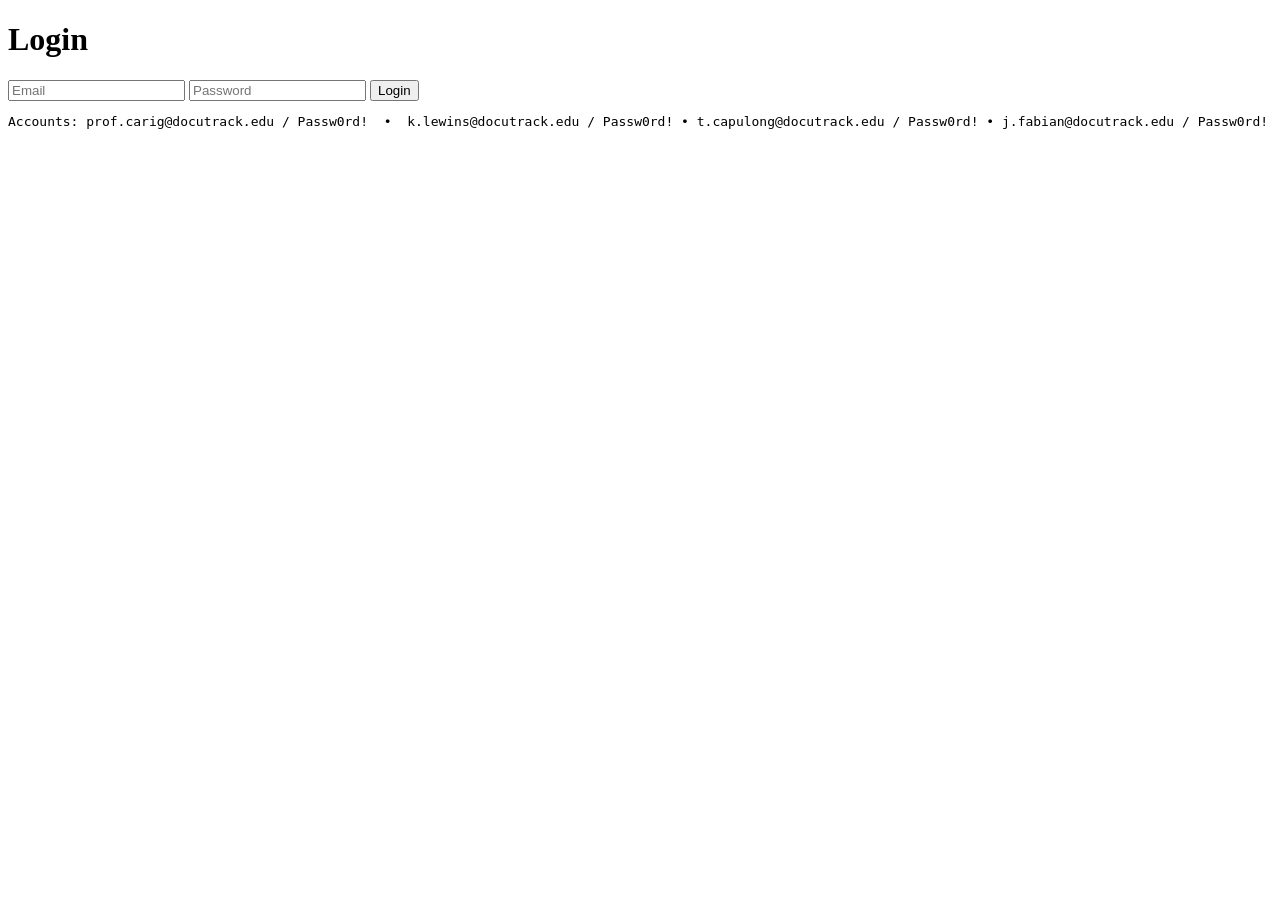
==== web/login.html @ a4b08074 "DocuTrack - Project Structure Revision" ====
<!doctype html>
<html><head>
  <meta charset="utf-8"/><title>Login</title>
  <link rel="stylesheet" href="/static/style.css">
</head>
<body>
  <h1>Login</h1>
  <form id="loginForm">
    <input type="email" id="email" placeholder="Email" required/>
    <input type="password" id="password" placeholder="Password" required/>
    <button type="submit">Login</button>
  </form>
  <pre>Accounts: prof.carig@docutrack.edu / Passw0rd!  •  k.lewins@docutrack.edu / Passw0rd! • t.capulong@docutrack.edu / Passw0rd! • j.fabian@docutrack.edu / Passw0rd!</pre>
  <script src="/static/script.js"></script>
  <script>
  document.getElementById('loginForm').onsubmit = async (e) => {
    e.preventDefault();

    try {
      const res = await api('/auth/login', 'POST', {
        email: email.value,
        password: password.value
      });

      localStorage.setItem('token', res.token);
      localStorage.setItem('role', res.role);
      localStorage.setItem('name', res.name);

      if (res.role === 'professor') location.href = '/professor';
      else if (res.role === 'student') location.href = '/student';
      else alert('Unknown role: ' + res.role);

    } catch (err) {
      alert(err.message); // 👈 this will show "Invalid credentials"
    }
  };
  </script>

</body></html>
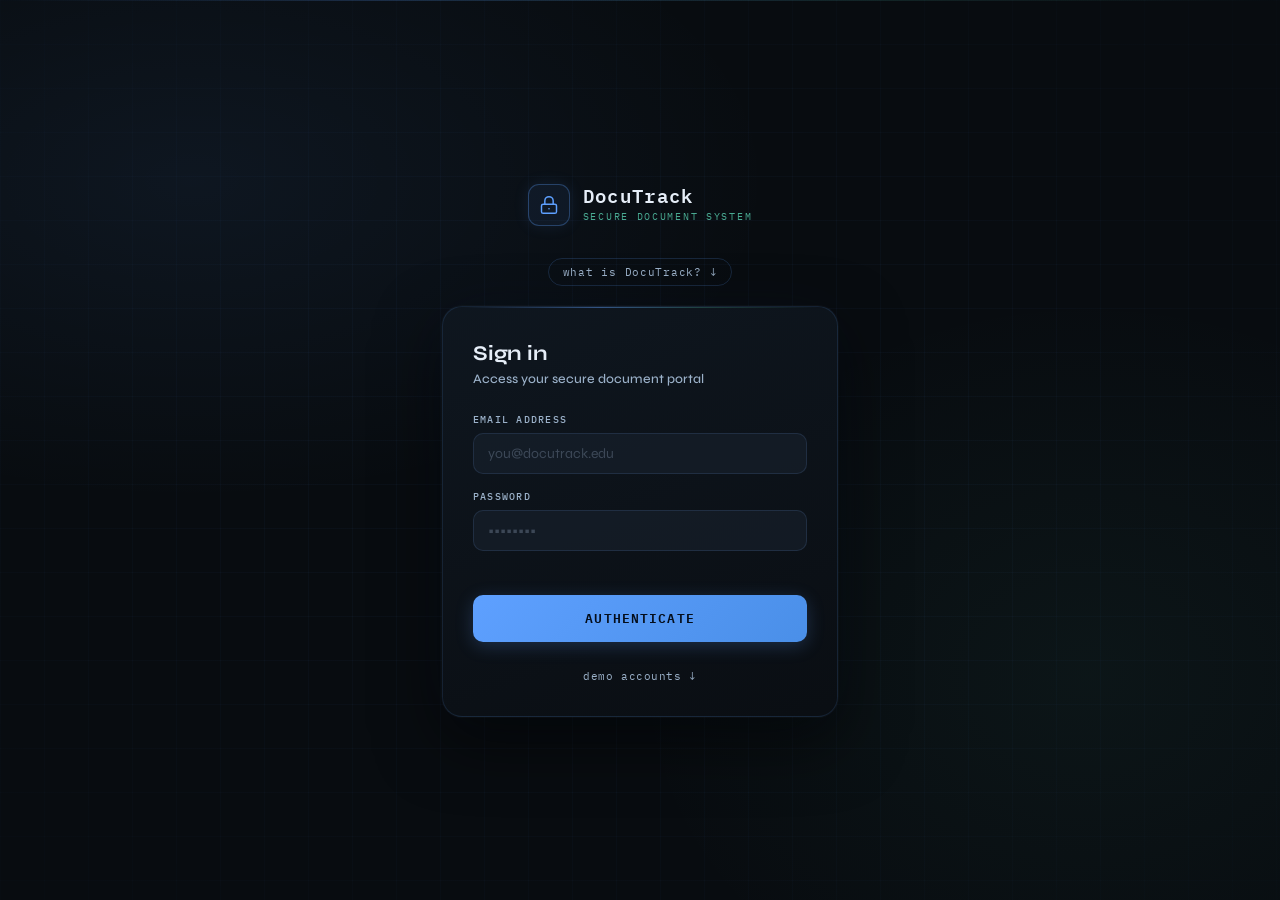
==== commit d624a9e9: "Redesign frontend UI - Redirect index.html to /login instead of showing a landing page              " ====
--- a/web/login.html
+++ b/web/login.html
@@ -1,39 +1,479 @@
 <!doctype html>
-<html><head>
-  <meta charset="utf-8"/><title>Login</title>
-  <link rel="stylesheet" href="/static/style.css">
+<html lang="en">
+<head>
+  <meta charset="utf-8"/>
+  <meta name="viewport" content="width=device-width, initial-scale=1"/>
+  <title>DocuTrack — Sign In</title>
+  <link rel="preconnect" href="https://fonts.googleapis.com">
+  <link rel="preconnect" href="https://fonts.gstatic.com" crossorigin>
+  <link href="https://fonts.googleapis.com/css2?family=IBM+Plex+Mono:wght@400;500;600&family=Syne:wght@500;600;700;800&display=swap" rel="stylesheet">
+  <style>
+    *, *::before, *::after { box-sizing: border-box; margin: 0; padding: 0; }
+
+    :root {
+      --bg: #0b0f14;
+      --panel: #0f1720;
+      --text: #e6eef8;
+      --muted: #9bb1c9;
+      --soft: #1a2430;
+      --accent: #5ea0ff;
+      --accent-2: #55c6a9;
+      --danger: #ff6b6b;
+    }
+
+    html, body {
+      height: 100%;
+      background: #080c10;
+      color: var(--text);
+      font-family: 'Syne', sans-serif;
+    }
+
+    /* ── Background ── */
+    .bg {
+      position: fixed;
+      inset: 0;
+      z-index: 0;
+      background:
+        radial-gradient(ellipse 70% 55% at 15% 20%, rgba(94,160,255,.07) 0%, transparent 65%),
+        radial-gradient(ellipse 55% 65% at 85% 75%, rgba(85,198,169,.05) 0%, transparent 65%),
+        #080c10;
+    }
+
+    .bg::before {
+      content: '';
+      position: absolute;
+      inset: 0;
+      background-image:
+        linear-gradient(rgba(94,160,255,.035) 1px, transparent 1px),
+        linear-gradient(90deg, rgba(94,160,255,.035) 1px, transparent 1px);
+      background-size: 44px 44px;
+      mask-image: radial-gradient(ellipse 90% 90% at 50% 50%, black 30%, transparent 100%);
+    }
+
+    .scan-line {
+      position: fixed;
+      left: 0; right: 0;
+      height: 1px;
+      background: linear-gradient(90deg, transparent 0%, rgba(94,160,255,.2) 30%, rgba(85,198,169,.12) 70%, transparent 100%);
+      animation: scan 10s linear infinite;
+      z-index: 1;
+      pointer-events: none;
+    }
+
+    @keyframes scan {
+      0%   { top: -1px; opacity: 0; }
+      4%   { opacity: 1; }
+      96%  { opacity: 1; }
+      100% { top: 100vh; opacity: 0; }
+    }
+
+    /* ── Layout ── */
+    .page {
+      position: relative;
+      z-index: 2;
+      min-height: 100vh;
+      display: flex;
+      flex-direction: column;
+      align-items: center;
+      justify-content: center;
+      padding: 24px;
+    }
+
+    /* ── Brand ── */
+    .brand {
+      display: flex;
+      align-items: center;
+      gap: 13px;
+      margin-bottom: 32px;
+      animation: rise .55s ease both;
+    }
+
+    .brand-icon {
+      width: 42px; height: 42px;
+      border-radius: 11px;
+      border: 1px solid rgba(94,160,255,.3);
+      background: rgba(94,160,255,.07);
+      display: flex; align-items: center; justify-content: center;
+      box-shadow: 0 0 16px rgba(94,160,255,.1);
+    }
+
+    .brand-icon svg { width: 20px; height: 20px; color: var(--accent); }
+
+    .brand-name {
+      font-family: 'IBM Plex Mono', monospace;
+      font-size: 19px;
+      font-weight: 600;
+      letter-spacing: .07em;
+      line-height: 1;
+    }
+
+    .brand-tag {
+      font-family: 'IBM Plex Mono', monospace;
+      font-size: 9.5px;
+      color: var(--accent-2);
+      letter-spacing: .18em;
+      text-transform: uppercase;
+      margin-top: 4px;
+      opacity: .85;
+    }
+
+    /* ── Card ── */
+    .card {
+      width: 100%;
+      max-width: 396px;
+      background: linear-gradient(160deg, rgba(15,23,32,.97), rgba(10,14,19,.99));
+      border: 1px solid rgba(94,160,255,.13);
+      border-radius: 20px;
+      padding: 34px 30px 28px;
+      box-shadow:
+        0 0 0 1px rgba(255,255,255,.025),
+        0 24px 64px rgba(0,0,0,.55),
+        0 0 60px rgba(94,160,255,.04);
+      animation: rise .55s .08s ease both;
+      position: relative;
+      overflow: hidden;
+    }
+
+    .card::before {
+      content: '';
+      position: absolute;
+      top: 0; left: 0; right: 0;
+      height: 1px;
+      background: linear-gradient(90deg, transparent 5%, rgba(94,160,255,.45) 40%, rgba(85,198,169,.25) 65%, transparent 95%);
+    }
+
+    .card-title {
+      font-size: 21px;
+      font-weight: 700;
+      letter-spacing: -.01em;
+    }
+
+    .card-sub {
+      font-size: 13px;
+      color: var(--muted);
+      margin-top: 5px;
+      font-weight: 500;
+    }
+
+    /* ── Form ── */
+    form { margin-top: 26px; }
+
+    .field { margin-bottom: 16px; }
+
+    .field label {
+      display: block;
+      font-family: 'IBM Plex Mono', monospace;
+      font-size: 9.5px;
+      font-weight: 500;
+      letter-spacing: .13em;
+      text-transform: uppercase;
+      color: var(--muted);
+      margin-bottom: 7px;
+    }
+
+    .field input {
+      width: 100%;
+      background: rgba(26,36,48,.55);
+      color: var(--text);
+      border: 1px solid rgba(35,49,69,.9);
+      border-radius: 10px;
+      padding: 11px 14px;
+      font-size: 14px;
+      font-family: 'Syne', sans-serif;
+      outline: none;
+      transition: border-color .18s, box-shadow .18s, background .18s;
+    }
+
+    .field input::placeholder { color: rgba(155,177,201,.3); }
+
+    .field input:focus {
+      border-color: rgba(94,160,255,.45);
+      box-shadow: 0 0 0 3px rgba(94,160,255,.09);
+      background: rgba(26,36,48,.8);
+    }
+
+    /* ── Error ── */
+    .error-msg {
+      font-family: 'IBM Plex Mono', monospace;
+      font-size: 11.5px;
+      color: var(--danger);
+      min-height: 18px;
+      margin-bottom: 10px;
+      letter-spacing: .02em;
+    }
+
+    /* ── Button ── */
+    .btn-auth {
+      width: 100%;
+      padding: 12.5px;
+      border: none;
+      border-radius: 10px;
+      background: linear-gradient(135deg, #5ea0ff 0%, #4a8fe8 100%);
+      color: #040d1a;
+      font-family: 'IBM Plex Mono', monospace;
+      font-size: 12.5px;
+      font-weight: 600;
+      letter-spacing: .09em;
+      cursor: pointer;
+      position: relative;
+      overflow: hidden;
+      transition: transform .15s, box-shadow .15s, opacity .15s;
+      box-shadow: 0 4px 18px rgba(94,160,255,.22);
+    }
+
+    .btn-auth::after {
+      content: '';
+      position: absolute;
+      inset: 0;
+      background: linear-gradient(135deg, rgba(255,255,255,.18) 0%, transparent 55%);
+      opacity: 0;
+      transition: opacity .18s;
+    }
+
+    .btn-auth:hover { transform: translateY(-1px); box-shadow: 0 7px 26px rgba(94,160,255,.32); }
+    .btn-auth:hover::after { opacity: 1; }
+    .btn-auth:active { transform: translateY(0); }
+    .btn-auth:disabled { opacity: .55; cursor: not-allowed; transform: none; }
+    .btn-auth.granted { background: linear-gradient(135deg, #55c6a9, #3aad90); color: #02140f; }
+
+    /* ── Demo accounts ── */
+    .demo-toggle {
+      margin-top: 22px;
+      text-align: center;
+    }
+
+    .demo-toggle button {
+      background: none;
+      border: none;
+      font-family: 'IBM Plex Mono', monospace;
+      font-size: 11px;
+      color: var(--muted);
+      cursor: pointer;
+      letter-spacing: .05em;
+      padding: 5px 10px;
+      border-radius: 6px;
+      transition: color .15s, background .15s;
+    }
+
+    .demo-toggle button:hover { color: var(--text); background: rgba(255,255,255,.04); }
+
+    .demo-panel {
+      display: none;
+      margin-top: 18px;
+      padding-top: 18px;
+      border-top: 1px solid rgba(255,255,255,.05);
+    }
+
+    .demo-panel.open {
+      display: block;
+      animation: rise .25s ease both;
+    }
+
+    .demo-label {
+      font-family: 'IBM Plex Mono', monospace;
+      font-size: 9px;
+      letter-spacing: .16em;
+      text-transform: uppercase;
+      color: var(--accent-2);
+      margin-bottom: 10px;
+      opacity: .8;
+    }
+
+    .acct {
+      display: flex;
+      align-items: center;
+      gap: 10px;
+      padding: 8px 10px;
+      border-radius: 8px;
+      cursor: pointer;
+      transition: background .13s;
+    }
+
+    .acct:hover { background: rgba(94,160,255,.06); }
+
+    .acct-email {
+      font-family: 'IBM Plex Mono', monospace;
+      font-size: 11px;
+      color: var(--text);
+      flex: 1;
+      white-space: nowrap;
+      overflow: hidden;
+      text-overflow: ellipsis;
+    }
+
+    .badge {
+      font-family: 'IBM Plex Mono', monospace;
+      font-size: 9.5px;
+      font-weight: 600;
+      padding: 2px 8px;
+      border-radius: 999px;
+      letter-spacing: .04em;
+      flex-shrink: 0;
+    }
+
+    .badge-prof    { background: rgba(94,160,255,.12); color: #89b4ff; border: 1px solid rgba(94,160,255,.2); }
+    .badge-student { background: rgba(85,198,169,.1);  color: #8af2c5; border: 1px solid rgba(85,198,169,.2); }
+
+    /* ── About toggle ── */
+    .about-btn {
+      background: none; border: 1px solid rgba(94,160,255,.18);
+      font-family: 'IBM Plex Mono', monospace;
+      font-size: 10.5px; color: var(--muted);
+      cursor: pointer; letter-spacing: .07em;
+      padding: 6px 14px; border-radius: 999px;
+      transition: color .15s, border-color .15s, background .15s;
+      margin-bottom: 20px;
+    }
+    .about-btn:hover { color: var(--text); border-color: rgba(94,160,255,.4); background: rgba(94,160,255,.05); }
+
+    .about-panel {
+      display: none;
+      width: 100%; max-width: 396px;
+      margin-bottom: 16px;
+      padding: 18px 20px;
+      background: rgba(15,23,32,.8);
+      border: 1px solid rgba(94,160,255,.1);
+      border-radius: 14px;
+      font-size: 13px; color: var(--muted); line-height: 1.65;
+      animation: rise .25s ease both;
+    }
+    .about-panel.open { display: block; }
+    .about-panel code {
+      font-family: 'IBM Plex Mono', monospace; font-size: 11px;
+      color: var(--accent-2); background: rgba(85,198,169,.08);
+      padding: 1px 5px; border-radius: 4px;
+    }
+
+    @keyframes rise {
+      from { opacity: 0; transform: translateY(14px); }
+      to   { opacity: 1; transform: translateY(0); }
+    }
+  </style>
 </head>
 <body>
-  <h1>Login</h1>
-  <form id="loginForm">
-    <input type="email" id="email" placeholder="Email" required/>
-    <input type="password" id="password" placeholder="Password" required/>
-    <button type="submit">Login</button>
-  </form>
-  <pre>Accounts: prof.carig@docutrack.edu / Passw0rd!  •  k.lewins@docutrack.edu / Passw0rd! • t.capulong@docutrack.edu / Passw0rd! • j.fabian@docutrack.edu / Passw0rd!</pre>
+  <div class="bg"></div>
+  <div class="scan-line"></div>
+
+  <div class="page">
+    <div class="brand">
+      <div class="brand-icon">
+        <svg viewBox="0 0 24 24" fill="none" stroke="currentColor" stroke-width="1.75" stroke-linecap="round" stroke-linejoin="round">
+          <rect x="3" y="11" width="18" height="11" rx="2"/>
+          <path d="M7 11V7a5 5 0 0 1 10 0v4"/>
+          <circle cx="12" cy="16.5" r="1" fill="currentColor" stroke="none"/>
+        </svg>
+      </div>
+      <div>
+        <div class="brand-name">DocuTrack</div>
+        <div class="brand-tag">Secure Document System</div>
+      </div>
+    </div>
+
+    <button class="about-btn" id="aboutBtn" onclick="toggleAbout()">what is DocuTrack? ↓</button>
+
+    <div class="about-panel" id="aboutPanel">
+      Secure academic document issuance system. Professors upload assignment templates that are encrypted with <code>AES-256-GCM</code> and signed with <code>RSA-PSS-SHA256</code>. Students receive an encrypted ZIP package and submit answers, which are automatically checked for tampering and duplication using <code>SHA-256</code> hashing.
+    </div>
+
+    <div class="card">
+      <div class="card-title">Sign in</div>
+      <div class="card-sub">Access your secure document portal</div>
+
+      <form id="loginForm" autocomplete="off">
+        <div class="field">
+          <label for="email">Email address</label>
+          <input type="email" id="email" placeholder="you@docutrack.edu" required autocomplete="email"/>
+        </div>
+        <div class="field">
+          <label for="password">Password</label>
+          <input type="password" id="password" placeholder="••••••••" required autocomplete="current-password"/>
+        </div>
+
+        <div class="error-msg" id="errMsg"></div>
+
+        <button class="btn-auth" type="submit" id="submitBtn">AUTHENTICATE</button>
+      </form>
+
+      <div class="demo-toggle">
+        <button type="button" id="demoBtn" onclick="toggleDemo()">demo accounts ↓</button>
+      </div>
+
+      <div class="demo-panel" id="demoPanel">
+        <div class="demo-label">Click a row to fill — password: Passw0rd!</div>
+        <div class="acct" onclick="fill('prof.carig@docutrack.edu')">
+          <span class="acct-email">prof.carig@docutrack.edu</span>
+          <span class="badge badge-prof">prof</span>
+        </div>
+        <div class="acct" onclick="fill('k.lewins@docutrack.edu')">
+          <span class="acct-email">k.lewins@docutrack.edu</span>
+          <span class="badge badge-student">student</span>
+        </div>
+        <div class="acct" onclick="fill('t.capulong@docutrack.edu')">
+          <span class="acct-email">t.capulong@docutrack.edu</span>
+          <span class="badge badge-student">student</span>
+        </div>
+        <div class="acct" onclick="fill('j.fabian@docutrack.edu')">
+          <span class="acct-email">j.fabian@docutrack.edu</span>
+          <span class="badge badge-student">student</span>
+        </div>
+      </div>
+    </div>
+  </div>
+
   <script src="/static/script.js"></script>
   <script>
-  document.getElementById('loginForm').onsubmit = async (e) => {
-    e.preventDefault();
-
-    try {
-      const res = await api('/auth/login', 'POST', {
-        email: email.value,
-        password: password.value
-      });
-
-      localStorage.setItem('token', res.token);
-      localStorage.setItem('role', res.role);
-      localStorage.setItem('name', res.name);
-
-      if (res.role === 'professor') location.href = '/professor';
-      else if (res.role === 'student') location.href = '/student';
-      else alert('Unknown role: ' + res.role);
-
-    } catch (err) {
-      alert(err.message); // 👈 this will show "Invalid credentials"
-    }
-  };
+    function toggleAbout() {
+      const panel = document.getElementById('aboutPanel');
+      const btn   = document.getElementById('aboutBtn');
+      panel.classList.toggle('open');
+      btn.textContent = panel.classList.contains('open') ? 'what is DocuTrack? ↑' : 'what is DocuTrack? ↓';
+    }
+
+    function toggleDemo() {
+      const panel = document.getElementById('demoPanel');
+      const btn   = document.getElementById('demoBtn');
+      panel.classList.toggle('open');
+      btn.textContent = panel.classList.contains('open') ? 'demo accounts ↑' : 'demo accounts ↓';
+    }
+
+    function fill(emailVal) {
+      document.getElementById('email').value    = emailVal;
+      document.getElementById('password').value = 'Passw0rd!';
+      document.getElementById('demoPanel').classList.remove('open');
+      document.getElementById('demoBtn').textContent = 'demo accounts ↓';
+    }
+
+    document.getElementById('loginForm').onsubmit = async (e) => {
+      e.preventDefault();
+      const btn = document.getElementById('submitBtn');
+      const err = document.getElementById('errMsg');
+      btn.disabled = true;
+      btn.textContent = 'VERIFYING...';
+      err.textContent = '';
+
+      try {
+        const res = await api('/auth/login', 'POST', {
+          email:    email.value,
+          password: password.value
+        });
+
+        localStorage.setItem('token', res.token);
+        localStorage.setItem('role',  res.role);
+        localStorage.setItem('name',  res.name);
+
+        btn.textContent = 'ACCESS GRANTED';
+        btn.classList.add('granted');
+
+        if (res.role === 'professor') location.href = '/professor';
+        else if (res.role === 'student') location.href = '/student';
+        else alert('Unknown role: ' + res.role);
+
+      } catch (e) {
+        err.textContent = '⚠ ' + e.message;
+        btn.disabled = false;
+        btn.textContent = 'AUTHENTICATE';
+      }
+    };
   </script>
-
-</body></html>
+</body>
+</html>
